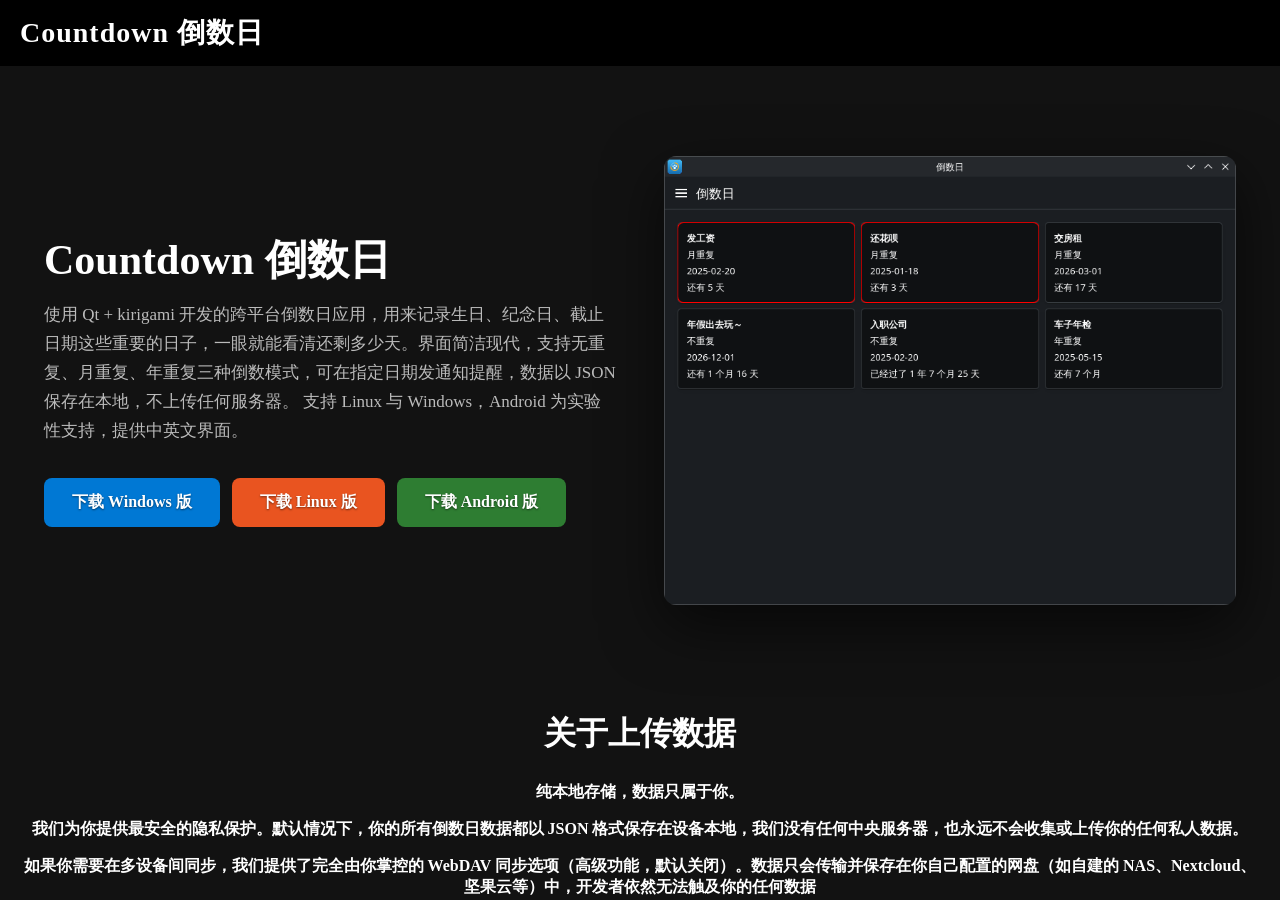
==== index.html @ dd29b5e4 "初步" ====
<!DOCTYPE html>
<meta name="viewport" content="width=device-width, initial-scale=1.0">
<html lang="zh-CN">
<head>
    <meta charset="UTF-8">
    <title>Countdown 倒数日</title>
    <script src="css/load-css.js"></script>
    <script type="module" src="js/load-js.js"></script>
</head>
    <body>
        <div id="header-placeholder"></div>
        <main>
            <dev class="content">
                <section class="hero">
                    <!-- 左边：简介 + 按钮 -->
                    <div class="hero-text">
                    <h1>Countdown 倒数日</h1>
                    <p>使用 Qt + kirigami 开发的跨平台倒数日应用，用来记录生日、纪念日、截止日期这些重要的日子，一眼就能看清还剩多少天。界面简洁现代，支持无重复、月重复、年重复三种倒数模式，可在指定日期发通知提醒，数据以 JSON 保存在本地，不上传任何服务器。 支持 Linux 与 Windows，Android 为实验性支持，提供中英文界面。</p>
                    <div class="hero-actions">
                        <a href="https://v4.gh-proxy.org/https://github.com/yan-cat/countdown/releases/latest/download/Countdown-windows-x86_64.exe" class="btn btn-Windows">下载 Windows 版</a>
                        <a href="https://v4.gh-proxy.org/https://github.com/yan-cat/countdown/releases/latest/download/Countdown-linux-x86_64.tar.gz" class="btn btn-Linux">下载 Linux 版</a>
                        <a href="https://v4.gh-proxy.org/https://github.com/yan-cat/countdown/releases/latest/download/Countdown-android-arm64-v8a.apk" class="btn btn-Android">下载 Android 版</a>
                    </div>
                    </div>
                    <div class="hero-image">
                    <img src="/img/linux.png" alt="软件界面截图">
                    </div>
                </section>

                <dev class="detail">
                <h2>关于上传数据<h2/>
                <p>纯本地存储，数据只属于你。
                <p>我们为你提供最安全的隐私保护。默认情况下，你的所有倒数日数据都以 JSON 格式保存在设备本地，我们没有任何中央服务器，也永远不会收集或上传你的任何私人数据。<p/>
                <p>如果你需要在多设备间同步，我们提供了完全由你掌控的 WebDAV 同步选项（高级功能，默认关闭）。数据只会传输并保存在你自己配置的网盘（如自建的 NAS、Nextcloud、坚果云等）中，开发者依然无法触及你的任何数据<p/>
                <dev/>

                <p><br><br><br><br><br><br><br><br><p/>

                <div id="footer-placeholder"></div>
            <dev/>
        </main>
        <script>
            fetch('/components/header.html')
                .then(r => r.text())
                .then(html => document.getElementById('header-placeholder').innerHTML = html);
            fetch('/components/footer.html')
                .then(r => r.text())
                .then(html => document.getElementById('footer-placeholder').innerHTML = html);
        </script>
    </body>
</html>
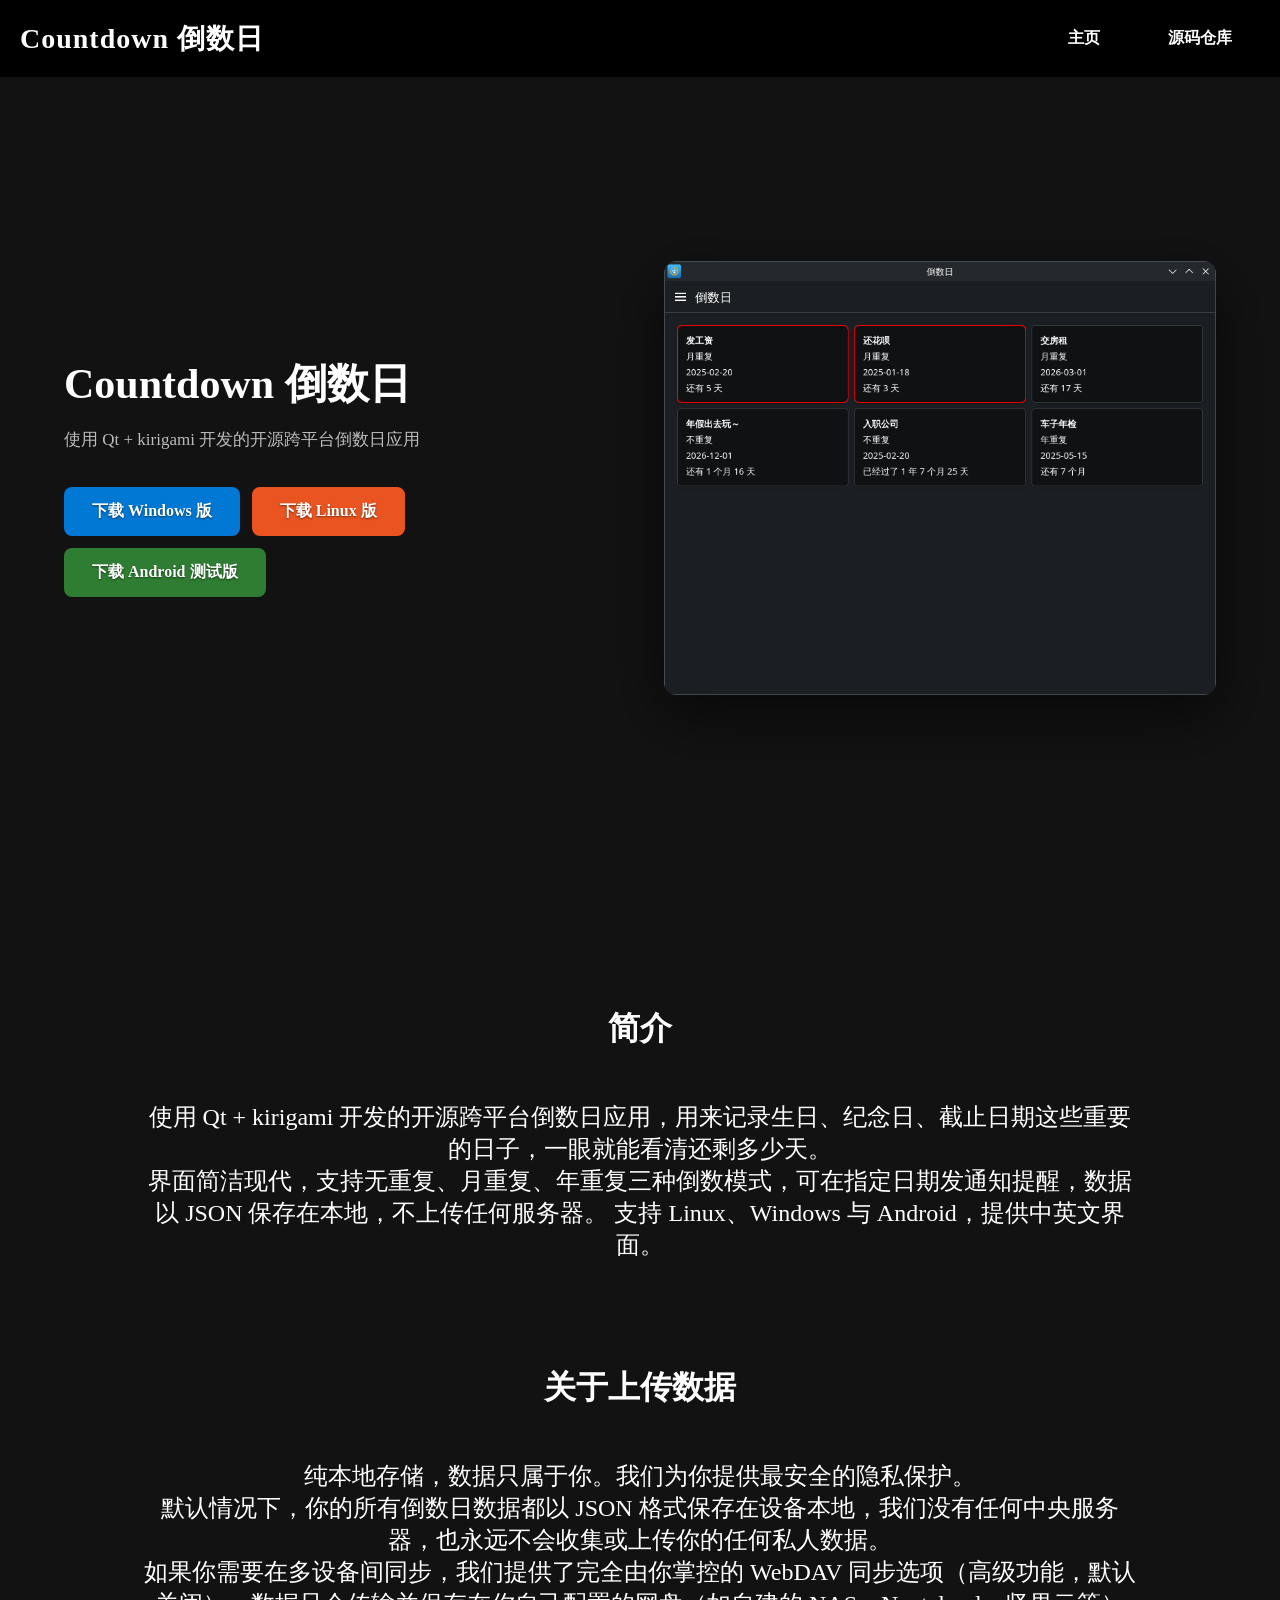
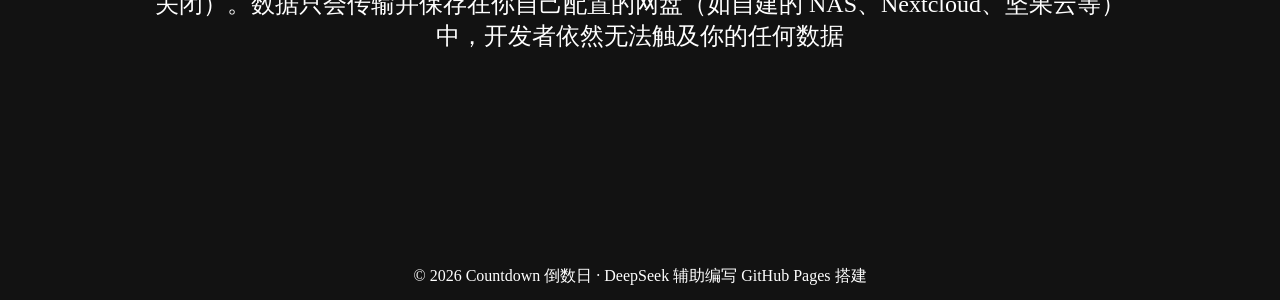
==== commit 432d2205: "新的" ====
--- a/index.html
+++ b/index.html
@@ -1,8 +1,8 @@
 <!DOCTYPE html>
-<meta name="viewport" content="width=device-width, initial-scale=1.0">
 <html lang="zh-CN">
 <head>
     <meta charset="UTF-8">
+    <meta name="viewport" content="width=device-width, initial-scale=1.0">
     <title>Countdown 倒数日</title>
     <script src="css/load-css.js"></script>
     <script type="module" src="js/load-js.js"></script>
@@ -10,34 +10,46 @@
     <body>
         <div id="header-placeholder"></div>
         <main>
-            <dev class="content">
+            <div class="content">
                 <section class="hero">
                     <!-- 左边：简介 + 按钮 -->
                     <div class="hero-text">
-                    <h1>Countdown 倒数日</h1>
-                    <p>使用 Qt + kirigami 开发的跨平台倒数日应用，用来记录生日、纪念日、截止日期这些重要的日子，一眼就能看清还剩多少天。界面简洁现代，支持无重复、月重复、年重复三种倒数模式，可在指定日期发通知提醒，数据以 JSON 保存在本地，不上传任何服务器。 支持 Linux 与 Windows，Android 为实验性支持，提供中英文界面。</p>
-                    <div class="hero-actions">
-                        <a href="https://v4.gh-proxy.org/https://github.com/yan-cat/countdown/releases/latest/download/Countdown-windows-x86_64.exe" class="btn btn-Windows">下载 Windows 版</a>
-                        <a href="https://v4.gh-proxy.org/https://github.com/yan-cat/countdown/releases/latest/download/Countdown-linux-x86_64.tar.gz" class="btn btn-Linux">下载 Linux 版</a>
-                        <a href="https://v4.gh-proxy.org/https://github.com/yan-cat/countdown/releases/latest/download/Countdown-android-arm64-v8a.apk" class="btn btn-Android">下载 Android 版</a>
-                    </div>
+                        <h1>Countdown 倒数日</h1>
+                        <p>使用 Qt + kirigami 开发的开源跨平台倒数日应用</p>
+                        <div class="hero-actions">
+                            <a href="https://v4.gh-proxy.org/https://github.com/yan-cat/countdown/releases/latest/download/Countdown-windows-x86_64.exe" class="btn btn-Windows">
+                            下载 Windows 版</a>
+
+                            <a href="https://v4.gh-proxy.org/https://github.com/yan-cat/countdown/releases/latest/download/Countdown-linux-x86_64.tar.gz" class="btn btn-Linux">
+                            下载 Linux 版</a>
+
+                            <a href="https://v4.gh-proxy.org/https://github.com/yan-cat/countdown/releases/latest/download/Countdown-android-arm64-v8a.apk" class="btn btn-Android">
+                            下载 Android 测试版</a>
+                        </div>
                     </div>
                     <div class="hero-image">
-                    <img src="/img/linux.png" alt="软件界面截图">
+                        <img src="/img/linux.png" alt="软件界面截图">
                     </div>
                 </section>
 
-                <dev class="detail">
-                <h2>关于上传数据<h2/>
-                <p>纯本地存储，数据只属于你。
-                <p>我们为你提供最安全的隐私保护。默认情况下，你的所有倒数日数据都以 JSON 格式保存在设备本地，我们没有任何中央服务器，也永远不会收集或上传你的任何私人数据。<p/>
-                <p>如果你需要在多设备间同步，我们提供了完全由你掌控的 WebDAV 同步选项（高级功能，默认关闭）。数据只会传输并保存在你自己配置的网盘（如自建的 NAS、Nextcloud、坚果云等）中，开发者依然无法触及你的任何数据<p/>
-                <dev/>
+                <div class="detail">
+                    <h2>简介</h2>
+                    <p>
+                        使用 Qt + kirigami 开发的开源跨平台倒数日应用，用来记录生日、纪念日、截止日期这些重要的日子，一眼就能看清还剩多少天。
+                        <br>界面简洁现代，支持无重复、月重复、年重复三种倒数模式，可在指定日期发通知提醒，数据以 JSON 保存在本地，不上传任何服务器。 支持 Linux、Windows 与 Android，提供中英文界面。
+                    </p>
+                    <br><br><br>
 
-                <p><br><br><br><br><br><br><br><br><p/>
+                    <h2>关于上传数据</h2>
+                    <p>纯本地存储，数据只属于你。我们为你提供最安全的隐私保护。
+                    <br>默认情况下，你的所有倒数日数据都以 JSON 格式保存在设备本地，我们没有任何中央服务器，也永远不会收集或上传你的任何私人数据。
+                    <br>如果你需要在多设备间同步，我们提供了完全由你掌控的 WebDAV 同步选项（高级功能，默认关闭）。数据只会传输并保存在你自己配置的网盘（如自建的 NAS、Nextcloud、坚果云等）中，开发者依然无法触及你的任何数据</p>
+                    <br><br><br>
+
+                </div>
 
                 <div id="footer-placeholder"></div>
-            <dev/>
+            </div>
         </main>
         <script>
             fetch('/components/header.html')
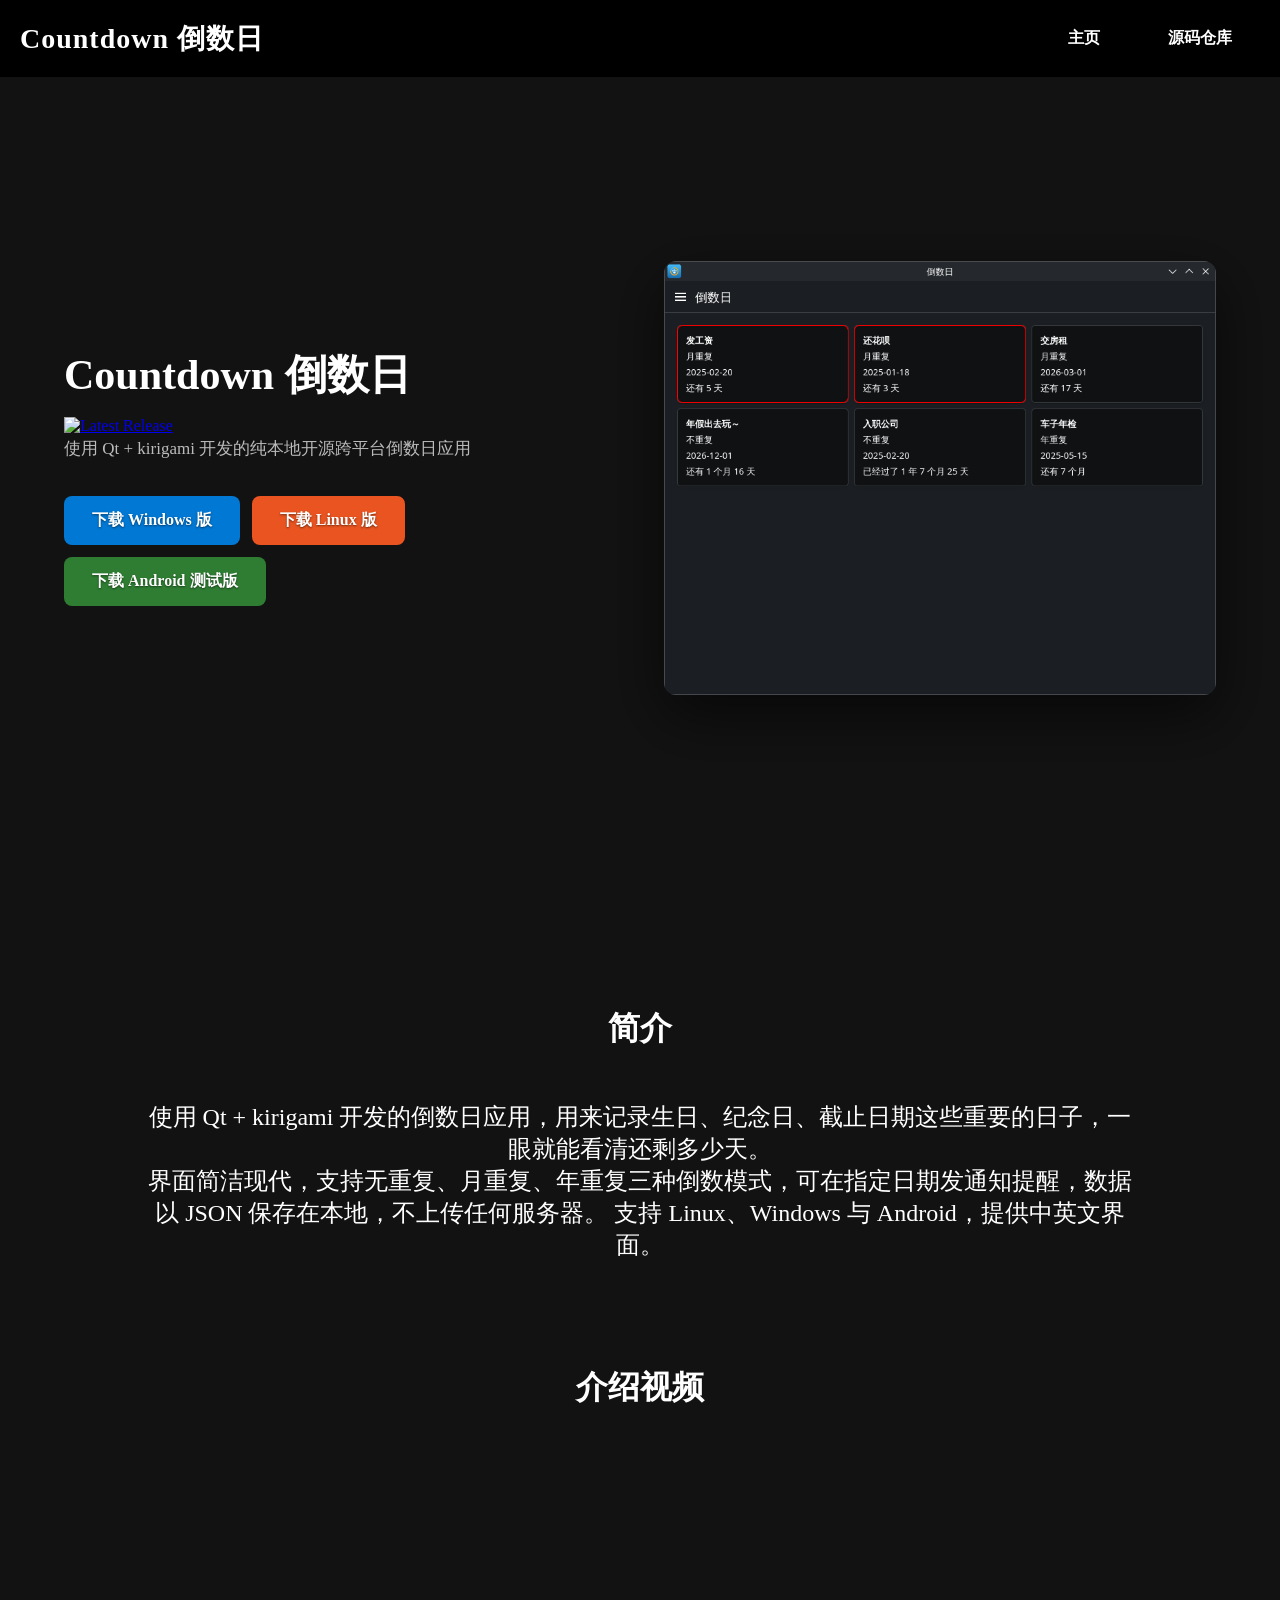
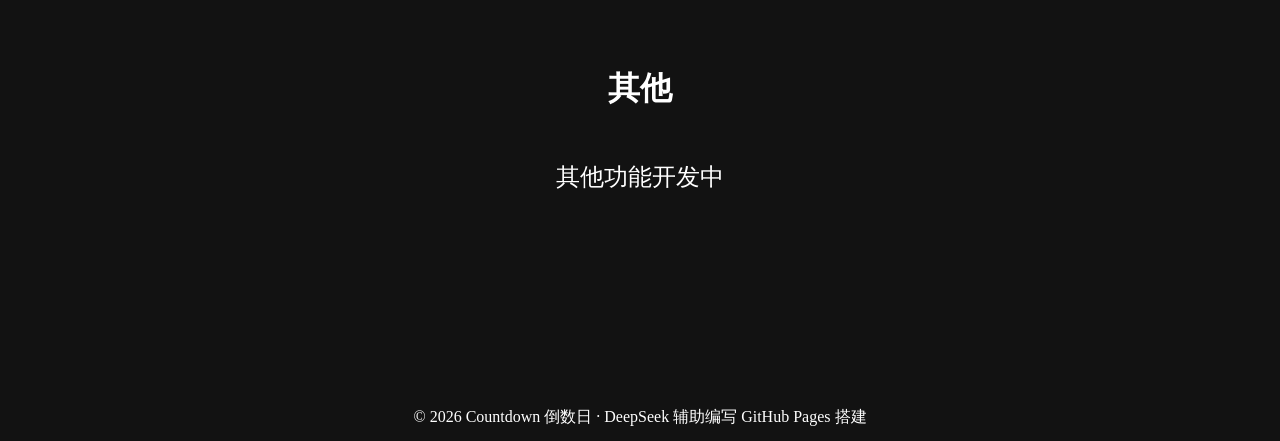
==== commit c99e9bb9: "正式" ====
--- a/index.html
+++ b/index.html
@@ -15,7 +15,14 @@
                     <!-- 左边：简介 + 按钮 -->
                     <div class="hero-text">
                         <h1>Countdown 倒数日</h1>
-                        <p>使用 Qt + kirigami 开发的开源跨平台倒数日应用</p>
+                        <a href="https://github.com/yan-cat/countdown/releases/latest" target="_blank" rel="noopener">
+                        <img
+                        src="https://img.shields.io/github/v/release/yan-cat/countdown?style=flat-square&amp;label=release"
+                        alt="Latest Release"></img>
+                        </a>
+
+                        <p>使用 Qt + kirigami 开发的纯本地开源跨平台倒数日应用</p>
+
                         <div class="hero-actions">
                             <a href="https://v4.gh-proxy.org/https://github.com/yan-cat/countdown/releases/latest/download/Countdown-windows-x86_64.exe" class="btn btn-Windows">
                             下载 Windows 版</a>
@@ -35,15 +42,26 @@
                 <div class="detail">
                     <h2>简介</h2>
                     <p>
-                        使用 Qt + kirigami 开发的开源跨平台倒数日应用，用来记录生日、纪念日、截止日期这些重要的日子，一眼就能看清还剩多少天。
+                        使用 Qt + kirigami 开发的倒数日应用，用来记录生日、纪念日、截止日期这些重要的日子，一眼就能看清还剩多少天。
                         <br>界面简洁现代，支持无重复、月重复、年重复三种倒数模式，可在指定日期发通知提醒，数据以 JSON 保存在本地，不上传任何服务器。 支持 Linux、Windows 与 Android，提供中英文界面。
                     </p>
                     <br><br><br>
 
-                    <h2>关于上传数据</h2>
+
+                    <h2>介绍视频</h2>
+                    <iframe src="//player.bilibili.com/player.html?isOutside=true&aid=117275407483897&bvid=BV1Jbep6HEfP&cid=41922595654&p=1" scrolling="no" border="0" frameborder="no" framespacing="0" allowfullscreen="true"></iframe>
+                    <br><br><br>
+
+                    <!--<h2>关于上传数据</h2>
                     <p>纯本地存储，数据只属于你。我们为你提供最安全的隐私保护。
                     <br>默认情况下，你的所有倒数日数据都以 JSON 格式保存在设备本地，我们没有任何中央服务器，也永远不会收集或上传你的任何私人数据。
                     <br>如果你需要在多设备间同步，我们提供了完全由你掌控的 WebDAV 同步选项（高级功能，默认关闭）。数据只会传输并保存在你自己配置的网盘（如自建的 NAS、Nextcloud、坚果云等）中，开发者依然无法触及你的任何数据</p>
+                    <br><br><br>-->
+
+                    <h2>其他</h2>
+                    <p>
+                        其他功能开发中
+                    </p>
                     <br><br><br>
 
                 </div>
